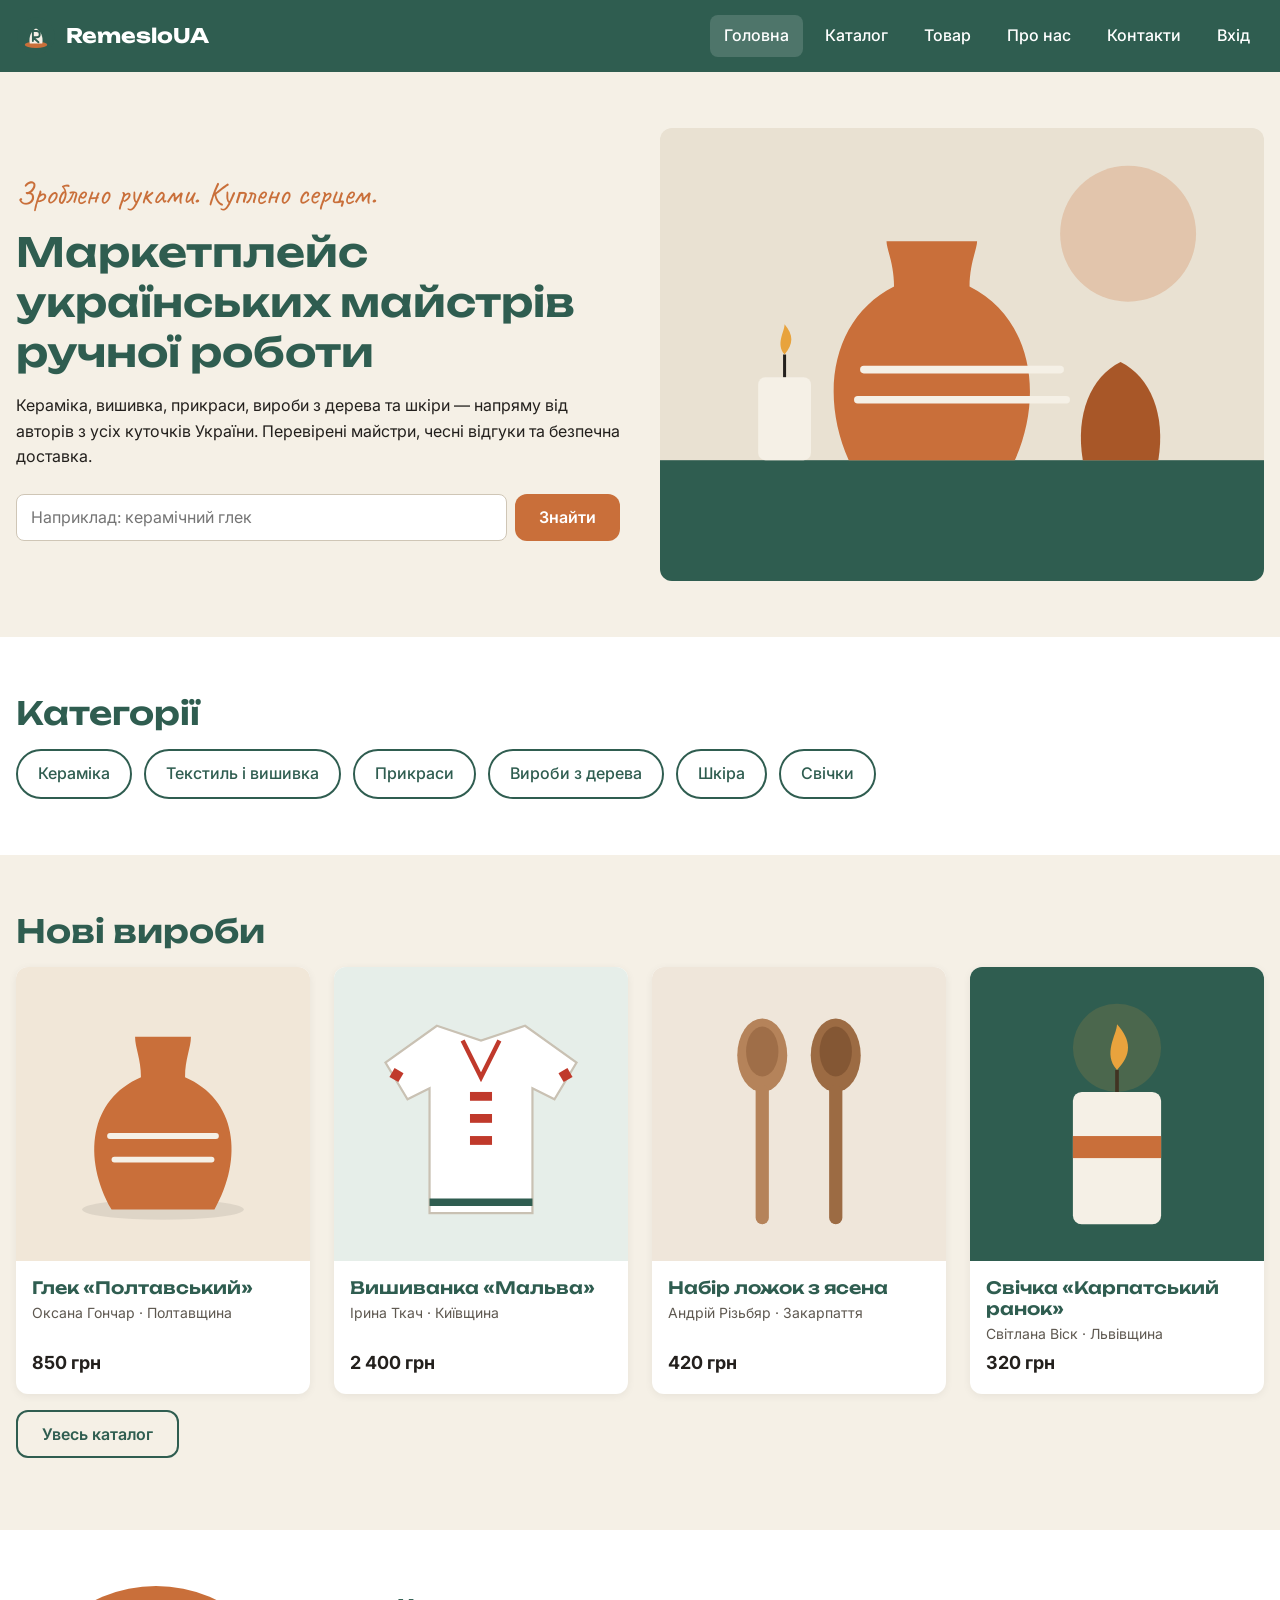
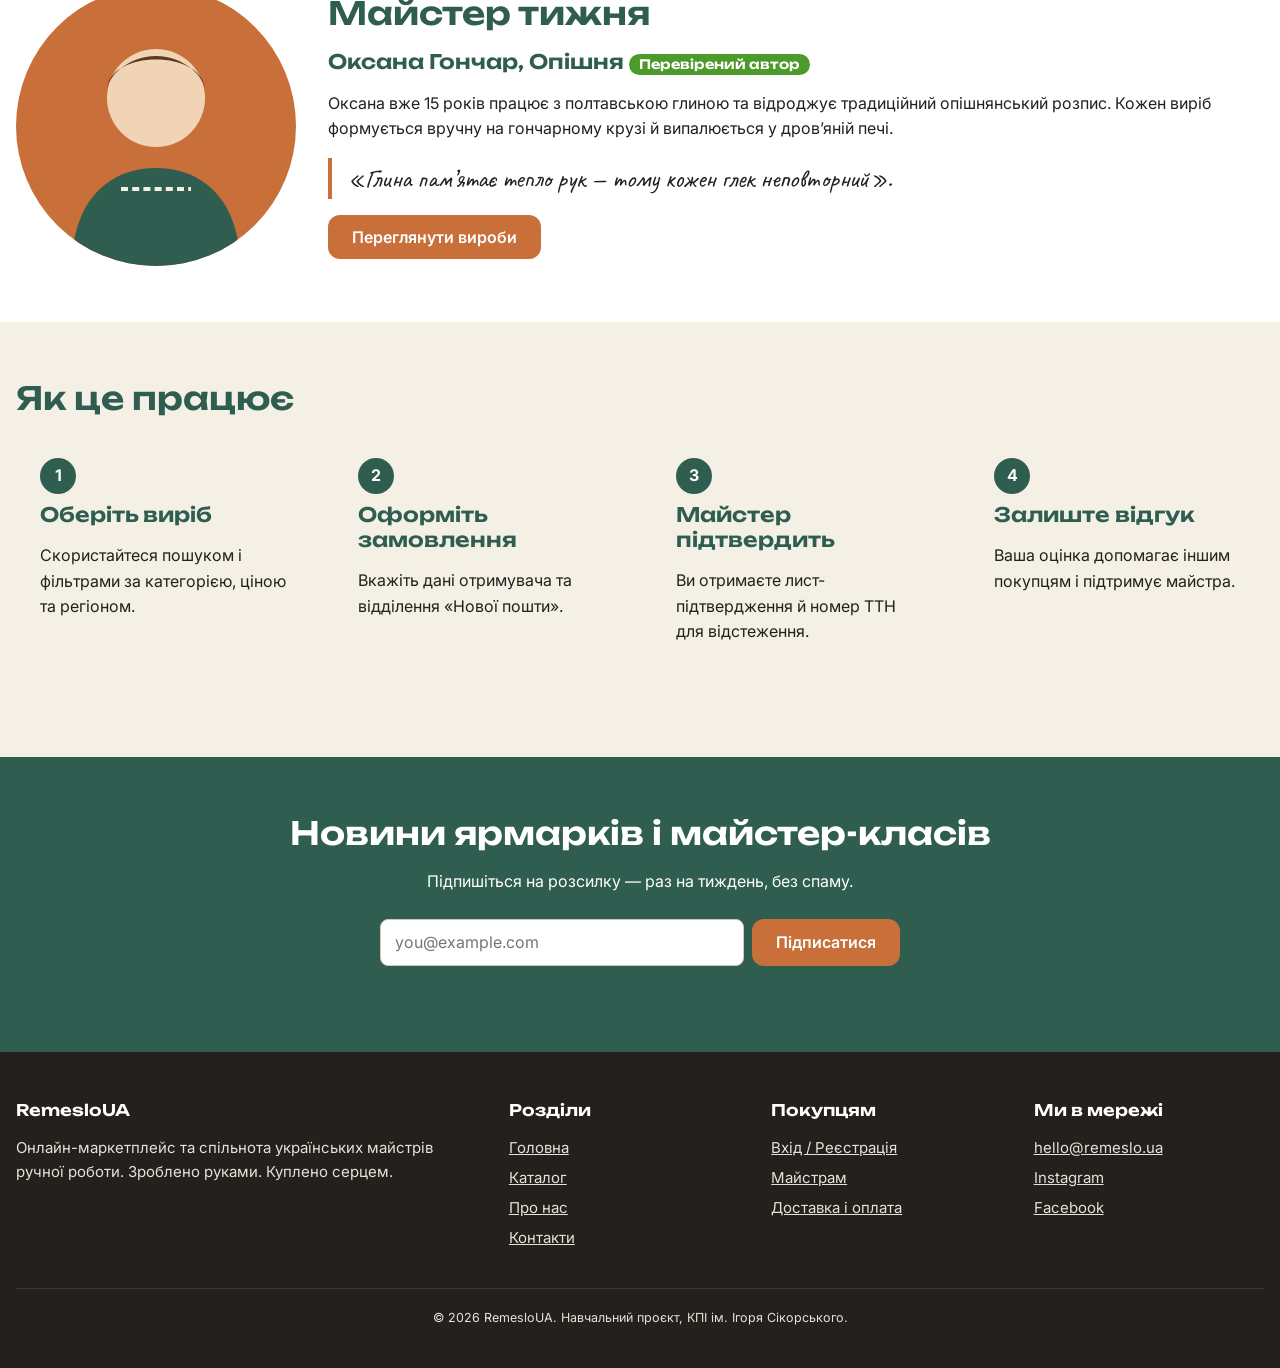
==== index.html @ 5be38e77 "Лабораторна робота 2: структура веб-проєкту RemesloUA" ====
<!DOCTYPE html>
<html lang="uk">
<head>
  <meta charset="UTF-8">
  <meta name="viewport" content="width=device-width, initial-scale=1">
  <title>RemesloUA — маркетплейс українських майстрів ручної роботи</title>
  <meta name="description" content="Купуйте унікальні вироби ручної роботи напряму від українських майстрів: кераміка, вишивка, прикраси, дерево, шкіра.">
  <link rel="icon" href="images/favicon.svg" type="image/svg+xml">
  <link rel="preconnect" href="https://fonts.googleapis.com">
  <link rel="preconnect" href="https://fonts.gstatic.com" crossorigin>
  <link rel="stylesheet" href="https://fonts.googleapis.com/css2?family=Caveat:wght@500&amp;family=Inter:wght@400;500;600;700&amp;family=Unbounded:wght@600;700&amp;display=swap">
  <link rel="stylesheet" href="css/style.css">
  <script src="js/main.js" defer></script>
</head>
<body>
  <a class="skip-link" href="#content">Перейти до основного вмісту</a>

  <header class="site-header">
    <div class="container">
      <a class="logo" href="index.html">
        <img src="images/logo.svg" alt="Логотип RemesloUA" width="40" height="40">
        RemesloUA
      </a>
      <button class="nav-toggle" type="button" aria-expanded="false" aria-controls="main-nav">Меню</button>
      <nav class="main-nav" id="main-nav" aria-label="Головне меню">
        <ul>
          <li><a href="index.html" aria-current="page">Головна</a></li>
          <li><a href="catalog.html">Каталог</a></li>
          <li><a href="product.html">Товар</a></li>
          <li><a href="about.html">Про нас</a></li>
          <li><a href="contacts.html">Контакти</a></li>
          <li><a href="login.html">Вхід</a></li>
        </ul>
      </nav>
    </div>
  </header>

  <main id="content">
    <section class="section hero" aria-labelledby="hero-title">
      <div class="container">
        <div>
          <p class="slogan">Зроблено руками. Куплено серцем.</p>
          <h1 id="hero-title">Маркетплейс українських майстрів ручної роботи</h1>
          <p>Кераміка, вишивка, прикраси, вироби з дерева та шкіри — напряму від авторів з усіх куточків України. Перевірені майстри, чесні відгуки та безпечна доставка.</p>
          <form class="search-form" action="catalog.html" method="get" role="search">
            <label class="visually-hidden" for="hero-search">Пошук виробів</label>
            <input type="search" id="hero-search" name="q" placeholder="Наприклад: керамічний глек">
            <button class="btn" type="submit">Знайти</button>
          </form>
        </div>
        <img class="hero-image" src="images/hero.svg" alt="Ілюстрація: керамічна ваза, глечик і свічка ручної роботи" width="800" height="600">
      </div>
    </section>

    <section class="section section-light" aria-labelledby="categories-title">
      <div class="container">
        <h2 id="categories-title">Категорії</h2>
        <ul class="categories">
          <li><a href="catalog.html#ceramics">Кераміка</a></li>
          <li><a href="catalog.html#textile">Текстиль і вишивка</a></li>
          <li><a href="catalog.html#jewelry">Прикраси</a></li>
          <li><a href="catalog.html#wood">Вироби з дерева</a></li>
          <li><a href="catalog.html#leather">Шкіра</a></li>
          <li><a href="catalog.html#candles">Свічки</a></li>
        </ul>
      </div>
    </section>

    <section class="section" aria-labelledby="new-title">
      <div class="container">
        <h2 id="new-title">Нові вироби</h2>
        <ul class="grid">
          <li class="card">
            <img src="images/vase.svg" alt="Теракотовий керамічний глек з білими смугами" width="400" height="400" loading="lazy">
            <div class="card-body">
              <h3><a href="product.html">Глек «Полтавський»</a></h3>
              <p class="card-meta">Оксана Гончар · Полтавщина</p>
              <p class="price">850 грн</p>
            </div>
          </li>
          <li class="card">
            <img src="images/shirt.svg" alt="Біла лляна сорочка з червоною вишивкою" width="400" height="400" loading="lazy">
            <div class="card-body">
              <h3><a href="product.html">Вишиванка «Мальва»</a></h3>
              <p class="card-meta">Ірина Ткач · Київщина</p>
              <p class="price">2 400 грн</p>
            </div>
          </li>
          <li class="card">
            <img src="images/spoons.svg" alt="Дві дерев’яні ложки ручного різьблення" width="400" height="400" loading="lazy">
            <div class="card-body">
              <h3><a href="product.html">Набір ложок з ясена</a></h3>
              <p class="card-meta">Андрій Різьбяр · Закарпаття</p>
              <p class="price">420 грн</p>
            </div>
          </li>
          <li class="card">
            <img src="images/candle.svg" alt="Соєва свічка з теракотовою смугою та запаленим ґнотом" width="400" height="400" loading="lazy">
            <div class="card-body">
              <h3><a href="product.html">Свічка «Карпатський ранок»</a></h3>
              <p class="card-meta">Світлана Віск · Львівщина</p>
              <p class="price">320 грн</p>
            </div>
          </li>
        </ul>
        <p><a class="btn btn-outline" href="catalog.html">Увесь каталог</a></p>
      </div>
    </section>

    <section class="section section-light" aria-labelledby="master-title">
      <div class="container master-week">
        <img src="images/master.svg" alt="Портрет майстрині Оксани Гончар" width="400" height="400" loading="lazy">
        <div>
          <h2 id="master-title">Майстер тижня</h2>
          <h3>Оксана Гончар, Опішня <span class="badge badge-verified">Перевірений автор</span></h3>
          <p>Оксана вже 15 років працює з полтавською глиною та відроджує традиційний опішнянський розпис. Кожен виріб формується вручну на гончарному крузі й випалюється у дров’яній печі.</p>
          <blockquote>«Глина пам’ятає тепло рук — тому кожен глек неповторний».</blockquote>
          <a class="btn" href="product.html">Переглянути вироби</a>
        </div>
      </div>
    </section>

    <section class="section" aria-labelledby="how-title">
      <div class="container">
        <h2 id="how-title">Як це працює</h2>
        <ol class="steps">
          <li><h3>Оберіть виріб</h3><p>Скористайтеся пошуком і фільтрами за категорією, ціною та регіоном.</p></li>
          <li><h3>Оформіть замовлення</h3><p>Вкажіть дані отримувача та відділення «Нової пошти».</p></li>
          <li><h3>Майстер підтвердить</h3><p>Ви отримаєте лист-підтвердження й номер ТТН для відстеження.</p></li>
          <li><h3>Залиште відгук</h3><p>Ваша оцінка допомагає іншим покупцям і підтримує майстра.</p></li>
        </ol>
      </div>
    </section>

    <section class="section newsletter" aria-labelledby="newsletter-title">
      <div class="container">
        <h2 id="newsletter-title">Новини ярмарків і майстер-класів</h2>
        <p>Підпишіться на розсилку — раз на тиждень, без спаму.</p>
        <form action="#" method="post" data-validate data-success="Дякуємо за підписку!" novalidate>
          <label class="visually-hidden" for="newsletter-email">Ваш email</label>
          <input type="email" id="newsletter-email" name="email" placeholder="you@example.com" required>
          <button class="btn" type="submit">Підписатися</button>
        </form>
        <p class="form-error" id="newsletter-email-error" aria-live="polite"></p>
        <p class="form-status" aria-live="polite"></p>
      </div>
    </section>
  </main>

  <footer class="site-footer">
    <div class="container">
      <div class="footer-grid">
        <section>
          <h2>RemesloUA</h2>
          <p>Онлайн-маркетплейс та спільнота українських майстрів ручної роботи. Зроблено руками. Куплено серцем.</p>
        </section>
        <nav aria-label="Розділи сайту">
          <h2>Розділи</h2>
          <ul>
            <li><a href="index.html">Головна</a></li>
            <li><a href="catalog.html">Каталог</a></li>
            <li><a href="about.html">Про нас</a></li>
            <li><a href="contacts.html">Контакти</a></li>
          </ul>
        </nav>
        <section>
          <h2>Покупцям</h2>
          <ul>
            <li><a href="login.html">Вхід / Реєстрація</a></li>
            <li><a href="about.html#sellers">Майстрам</a></li>
            <li><a href="contacts.html#faq">Доставка і оплата</a></li>
          </ul>
        </section>
        <section>
          <h2>Ми в мережі</h2>
          <ul>
            <li><a href="mailto:hello@remeslo.ua">hello@remeslo.ua</a></li>
            <li><a href="https://www.instagram.com/" rel="noopener">Instagram</a></li>
            <li><a href="https://www.facebook.com/" rel="noopener">Facebook</a></li>
          </ul>
        </section>
      </div>
      <p class="copyright"><small>&copy; 2026 RemesloUA. Навчальний проєкт, КПІ ім. Ігоря Сікорського.</small></p>
    </div>
  </footer>
</body>
</html>
---- css/style.css ----
/* RemesloUA — основні стилі (палітра та шрифти з брендбуку ЛР1) */

:root {
  --color-primary: #2F5D50;
  --color-bg: #F5F0E6;
  --color-accent: #C96F3A;
  --color-accent-hover: #A85728;
  --color-link: #1F7A5C;
  --color-text: #23201D;
  --color-success: #4C9A2A;
  --color-error: #C0392B;
  --color-white: #FFFFFF;

  --font-heading: "Unbounded", system-ui, "Segoe UI", Roboto, sans-serif;
  --font-body: "Inter", system-ui, "Segoe UI", Roboto, sans-serif;
  --font-accent: "Caveat", cursive;

  --radius: 12px;
  --shadow: 0 2px 8px rgba(0, 0, 0, 0.06);
  --container: 1280px;
}

*,
*::before,
*::after {
  box-sizing: border-box;
}

body {
  margin: 0;
  font-family: var(--font-body);
  font-size: 16px;
  line-height: 1.6;
  color: var(--color-text);
  background: var(--color-bg);
}

img {
  max-width: 100%;
  height: auto;
  display: block;
}

h1,
h2,
h3 {
  font-family: var(--font-heading);
  font-weight: 600;
  line-height: 1.25;
  margin: 0 0 16px;
  color: var(--color-primary);
}

h1 { font-size: 40px; }
h2 { font-size: 32px; }
h3 { font-size: 20px; }

a {
  color: var(--color-link);
}

a:hover {
  text-decoration: underline;
  filter: brightness(0.9);
}

:focus-visible {
  outline: 3px solid var(--color-accent);
  outline-offset: 2px;
}

.container {
  max-width: var(--container);
  margin: 0 auto;
  padding: 0 16px;
}

.skip-link {
  position: absolute;
  left: -9999px;
  top: 8px;
  background: var(--color-white);
  padding: 8px 16px;
  z-index: 100;
}

.skip-link:focus {
  left: 16px;
}

/* ---------- Header ---------- */

.site-header {
  background: var(--color-primary);
  color: var(--color-white);
  position: sticky;
  top: 0;
  z-index: 10;
}

.site-header .container {
  display: flex;
  align-items: center;
  justify-content: space-between;
  gap: 16px;
  min-height: 72px;
}

.logo {
  display: flex;
  align-items: center;
  gap: 10px;
  color: var(--color-white);
  text-decoration: none;
  font-family: var(--font-heading);
  font-weight: 700;
  font-size: 20px;
}

.logo:hover {
  text-decoration: none;
  filter: none;
}

.nav-toggle {
  display: none;
  background: none;
  border: 2px solid var(--color-white);
  color: var(--color-white);
  border-radius: 8px;
  padding: 6px 12px;
  font: inherit;
  cursor: pointer;
}

.main-nav ul {
  list-style: none;
  display: flex;
  gap: 8px;
  margin: 0;
  padding: 0;
}

.main-nav a {
  display: block;
  padding: 8px 14px;
  border-radius: 8px;
  color: var(--color-white);
  text-decoration: none;
  font-weight: 500;
}

.main-nav a:hover,
.main-nav a[aria-current="page"] {
  background: rgba(255, 255, 255, 0.15);
  filter: none;
}

/* ---------- Buttons ---------- */

.btn {
  display: inline-block;
  padding: 12px 24px;
  border: none;
  border-radius: var(--radius);
  background: var(--color-accent);
  color: var(--color-white);
  font: 600 16px var(--font-body);
  text-decoration: none;
  cursor: pointer;
}

.btn:hover {
  background: var(--color-accent-hover);
  text-decoration: none;
  filter: none;
}

.btn-outline {
  background: transparent;
  color: var(--color-primary);
  border: 2px solid var(--color-primary);
}

.btn-outline:hover {
  background: var(--color-primary);
  color: var(--color-white);
}

/* ---------- Sections ---------- */

main {
  display: block;
}

.section {
  padding: 56px 0;
}

.section-light {
  background: var(--color-white);
}

.hero .container {
  display: grid;
  grid-template-columns: 1fr 1fr;
  gap: 40px;
  align-items: center;
}

.hero-image {
  border-radius: var(--radius);
}

.slogan {
  font-family: var(--font-accent);
  font-size: 32px;
  color: var(--color-accent);
  margin: 0 0 8px;
}

.page-title {
  padding: 40px 0 8px;
}

.breadcrumbs ol {
  list-style: none;
  display: flex;
  flex-wrap: wrap;
  gap: 8px;
  padding: 0;
  margin: 0 0 16px;
  font-size: 14px;
}

.breadcrumbs li + li::before {
  content: "›";
  margin-right: 8px;
}

/* ---------- Search ---------- */

.search-form {
  display: flex;
  gap: 8px;
  margin-top: 24px;
}

.search-form input {
  flex: 1;
}

/* ---------- Cards ---------- */

.grid {
  display: grid;
  grid-template-columns: repeat(auto-fill, minmax(240px, 1fr));
  gap: 24px;
  list-style: none;
  padding: 0;
  margin: 0;
}

.card {
  background: var(--color-white);
  border-radius: var(--radius);
  box-shadow: var(--shadow);
  overflow: hidden;
  display: flex;
  flex-direction: column;
}

.card img {
  width: 100%;
  aspect-ratio: 1 / 1;
  object-fit: cover;
}

.card-body {
  padding: 16px;
  display: flex;
  flex-direction: column;
  gap: 4px;
  flex: 1;
}

.card-body h3 {
  font-size: 17px;
  margin: 0;
}

.card-body h3 a {
  color: inherit;
  text-decoration: none;
}

.card-meta {
  font-size: 14px;
  color: #5E5850;
  margin: 0;
}

.price {
  font-weight: 700;
  font-size: 18px;
  color: var(--color-text);
  margin: auto 0 0;
}

.badge {
  display: inline-block;
  padding: 2px 10px;
  border-radius: 999px;
  background: var(--color-accent);
  color: var(--color-white);
  font-size: 13px;
  font-weight: 600;
}

.badge-verified {
  background: var(--color-success);
}

.categories {
  display: flex;
  flex-wrap: wrap;
  gap: 12px;
  list-style: none;
  padding: 0;
  margin: 0;
}

.categories a {
  display: block;
  padding: 10px 20px;
  border-radius: 999px;
  border: 2px solid var(--color-primary);
  color: var(--color-primary);
  text-decoration: none;
  font-weight: 500;
}

.categories a:hover {
  background: var(--color-primary);
  color: var(--color-white);
  filter: none;
}

.master-week {
  display: grid;
  grid-template-columns: 280px 1fr;
  gap: 32px;
  align-items: center;
}

.master-week img {
  border-radius: 50%;
}

blockquote {
  font-family: var(--font-accent);
  font-size: 26px;
  margin: 16px 0;
  padding-left: 16px;
  border-left: 4px solid var(--color-accent);
}

.steps {
  counter-reset: step;
  list-style: none;
  padding: 0;
  display: grid;
  grid-template-columns: repeat(auto-fit, minmax(220px, 1fr));
  gap: 24px;
}

.steps li {
  background: var(--color-bg);
  border-radius: var(--radius);
  padding: 24px;
}

.steps li::before {
  counter-increment: step;
  content: counter(step);
  display: inline-grid;
  place-items: center;
  width: 36px;
  height: 36px;
  border-radius: 50%;
  background: var(--color-primary);
  color: var(--color-white);
  font-weight: 700;
  margin-bottom: 8px;
}

/* ---------- Catalog ---------- */

.catalog-layout {
  display: grid;
  grid-template-columns: 260px 1fr;
  gap: 32px;
  align-items: start;
}

.filters {
  background: var(--color-white);
  border-radius: var(--radius);
  box-shadow: var(--shadow);
  padding: 20px;
}

.filters fieldset {
  border: none;
  padding: 0;
  margin: 0 0 20px;
}

.filters legend {
  font-weight: 600;
  margin-bottom: 8px;
}

.filters label {
  display: block;
  margin: 4px 0;
}

.catalog-toolbar {
  display: flex;
  justify-content: space-between;
  align-items: center;
  flex-wrap: wrap;
  gap: 12px;
  margin-bottom: 20px;
}

.pagination ul {
  display: flex;
  gap: 8px;
  list-style: none;
  padding: 0;
  margin: 32px 0 0;
}

.pagination a {
  display: block;
  padding: 6px 14px;
  border-radius: 8px;
  background: var(--color-white);
  text-decoration: none;
}

.pagination a[aria-current="page"] {
  background: var(--color-primary);
  color: var(--color-white);
}

/* ---------- Product ---------- */

.product {
  display: grid;
  grid-template-columns: 1fr 1fr;
  gap: 40px;
}

.gallery-main {
  border-radius: var(--radius);
  aspect-ratio: 4 / 5;
  object-fit: cover;
  width: 100%;
}

.gallery-thumbs {
  display: flex;
  gap: 12px;
  margin-top: 12px;
}

.gallery-thumbs img {
  width: 80px;
  border-radius: 8px;
}

.specs {
  width: 100%;
  border-collapse: collapse;
  margin: 16px 0;
}

.specs th,
.specs td {
  text-align: left;
  padding: 8px 0;
  border-bottom: 1px solid #E2DACB;
}

.specs th {
  width: 40%;
  font-weight: 500;
  color: #5E5850;
}

.product-actions {
  display: flex;
  gap: 12px;
  align-items: center;
  flex-wrap: wrap;
  margin: 24px 0;
}

.product-actions input {
  width: 80px;
}

.master-card {
  display: flex;
  gap: 16px;
  align-items: center;
  background: var(--color-bg);
  border-radius: var(--radius);
  padding: 16px;
}

.master-card img {
  width: 72px;
  border-radius: 50%;
}

.reviews {
  list-style: none;
  padding: 0;
}

.review {
  background: var(--color-white);
  border-radius: var(--radius);
  box-shadow: var(--shadow);
  padding: 20px;
  margin-bottom: 16px;
}

.rating {
  color: var(--color-accent);
  letter-spacing: 2px;
}

/* ---------- About ---------- */

.values {
  display: grid;
  grid-template-columns: repeat(auto-fit, minmax(240px, 1fr));
  gap: 24px;
}

.team img {
  border-radius: 50%;
  width: 160px;
  margin: 16px auto 0;
}

.team .card-body {
  text-align: center;
}

/* ---------- Forms ---------- */

.form {
  display: grid;
  gap: 16px;
  max-width: 560px;
}

.form-row {
  display: grid;
  gap: 6px;
}

label {
  font-weight: 500;
}

input,
select,
textarea {
  font: inherit;
  padding: 10px 14px;
  border: 1px solid #CFC6B6;
  border-radius: 8px;
  background: var(--color-white);
  color: var(--color-text);
}

textarea {
  min-height: 140px;
  resize: vertical;
}

.checkbox {
  display: flex;
  gap: 8px;
  align-items: flex-start;
  font-weight: 400;
}

.form-hint {
  font-size: 14px;
  color: #5E5850;
  margin: 0;
}

.form-error {
  color: var(--color-error);
  font-size: 14px;
  margin: 0;
  min-height: 1em;
}

.form-success {
  color: var(--color-success);
  font-weight: 600;
}

input[aria-invalid="true"],
textarea[aria-invalid="true"] {
  border-color: var(--color-error);
}

.contacts-layout {
  display: grid;
  grid-template-columns: 1fr 1fr;
  gap: 40px;
}

.contact-list {
  list-style: none;
  padding: 0;
}

.contact-list li {
  margin-bottom: 12px;
}

.map {
  border-radius: var(--radius);
  margin-top: 16px;
}

.auth-layout {
  display: grid;
  grid-template-columns: 1fr 1fr;
  gap: 40px;
}

.auth-box {
  background: var(--color-white);
  border-radius: var(--radius);
  box-shadow: var(--shadow);
  padding: 32px;
}

.role-switch {
  display: flex;
  gap: 16px;
  border: none;
  padding: 0;
  margin: 0;
}

.role-switch legend {
  font-weight: 500;
  margin-bottom: 6px;
}

/* ---------- Newsletter ---------- */

.newsletter {
  background: var(--color-primary);
  color: var(--color-white);
  text-align: center;
}

.newsletter h2 {
  color: var(--color-white);
}

.newsletter form {
  display: flex;
  gap: 8px;
  max-width: 520px;
  margin: 24px auto 0;
}

.newsletter input {
  flex: 1;
}

.visually-hidden {
  position: absolute;
  width: 1px;
  height: 1px;
  overflow: hidden;
  clip: rect(0 0 0 0);
  white-space: nowrap;
}

/* ---------- Footer ---------- */

.site-footer {
  background: var(--color-text);
  color: #E8E2D6;
  padding: 48px 0 24px;
  font-size: 15px;
}

.site-footer a {
  color: #E8E2D6;
}

.footer-grid {
  display: grid;
  grid-template-columns: 2fr 1fr 1fr 1fr;
  gap: 32px;
}

.site-footer h2 {
  font-size: 16px;
  color: var(--color-white);
}

.site-footer ul {
  list-style: none;
  padding: 0;
  margin: 0;
}

.site-footer li {
  margin-bottom: 6px;
}

.copyright {
  border-top: 1px solid #3A3631;
  margin-top: 32px;
  padding-top: 16px;
  text-align: center;
}

/* ---------- Адаптивність (mobile-first breakpoints) ---------- */

@media (max-width: 900px) {
  h1 { font-size: 30px; }
  h2 { font-size: 24px; }

  .hero .container,
  .product,
  .catalog-layout,
  .contacts-layout,
  .auth-layout,
  .master-week {
    grid-template-columns: 1fr;
  }

  .master-week img {
    max-width: 200px;
  }

  .footer-grid {
    grid-template-columns: 1fr 1fr;
  }

  .nav-toggle {
    display: block;
  }

  .main-nav {
    display: none;
    position: absolute;
    top: 72px;
    left: 0;
    right: 0;
    background: var(--color-primary);
    padding: 8px 16px 16px;
  }

  .main-nav.is-open {
    display: block;
  }

  .main-nav ul {
    flex-direction: column;
  }
}

@media (max-width: 480px) {
  .search-form,
  .newsletter form {
    flex-direction: column;
  }

  .footer-grid {
    grid-template-columns: 1fr;
  }
}

.gallery-thumbs button {
  padding: 0;
  border: 2px solid transparent;
  border-radius: 10px;
  background: none;
  cursor: pointer;
}

.gallery-thumbs button:hover {
  border-color: var(--color-accent);
}

.filters input,
.filters select {
  width: 100%;
}

.filters input[type="checkbox"] {
  width: auto;
}

.hero .container > * {
  min-width: 0;
}

.rating .card-meta {
  letter-spacing: 0;
}
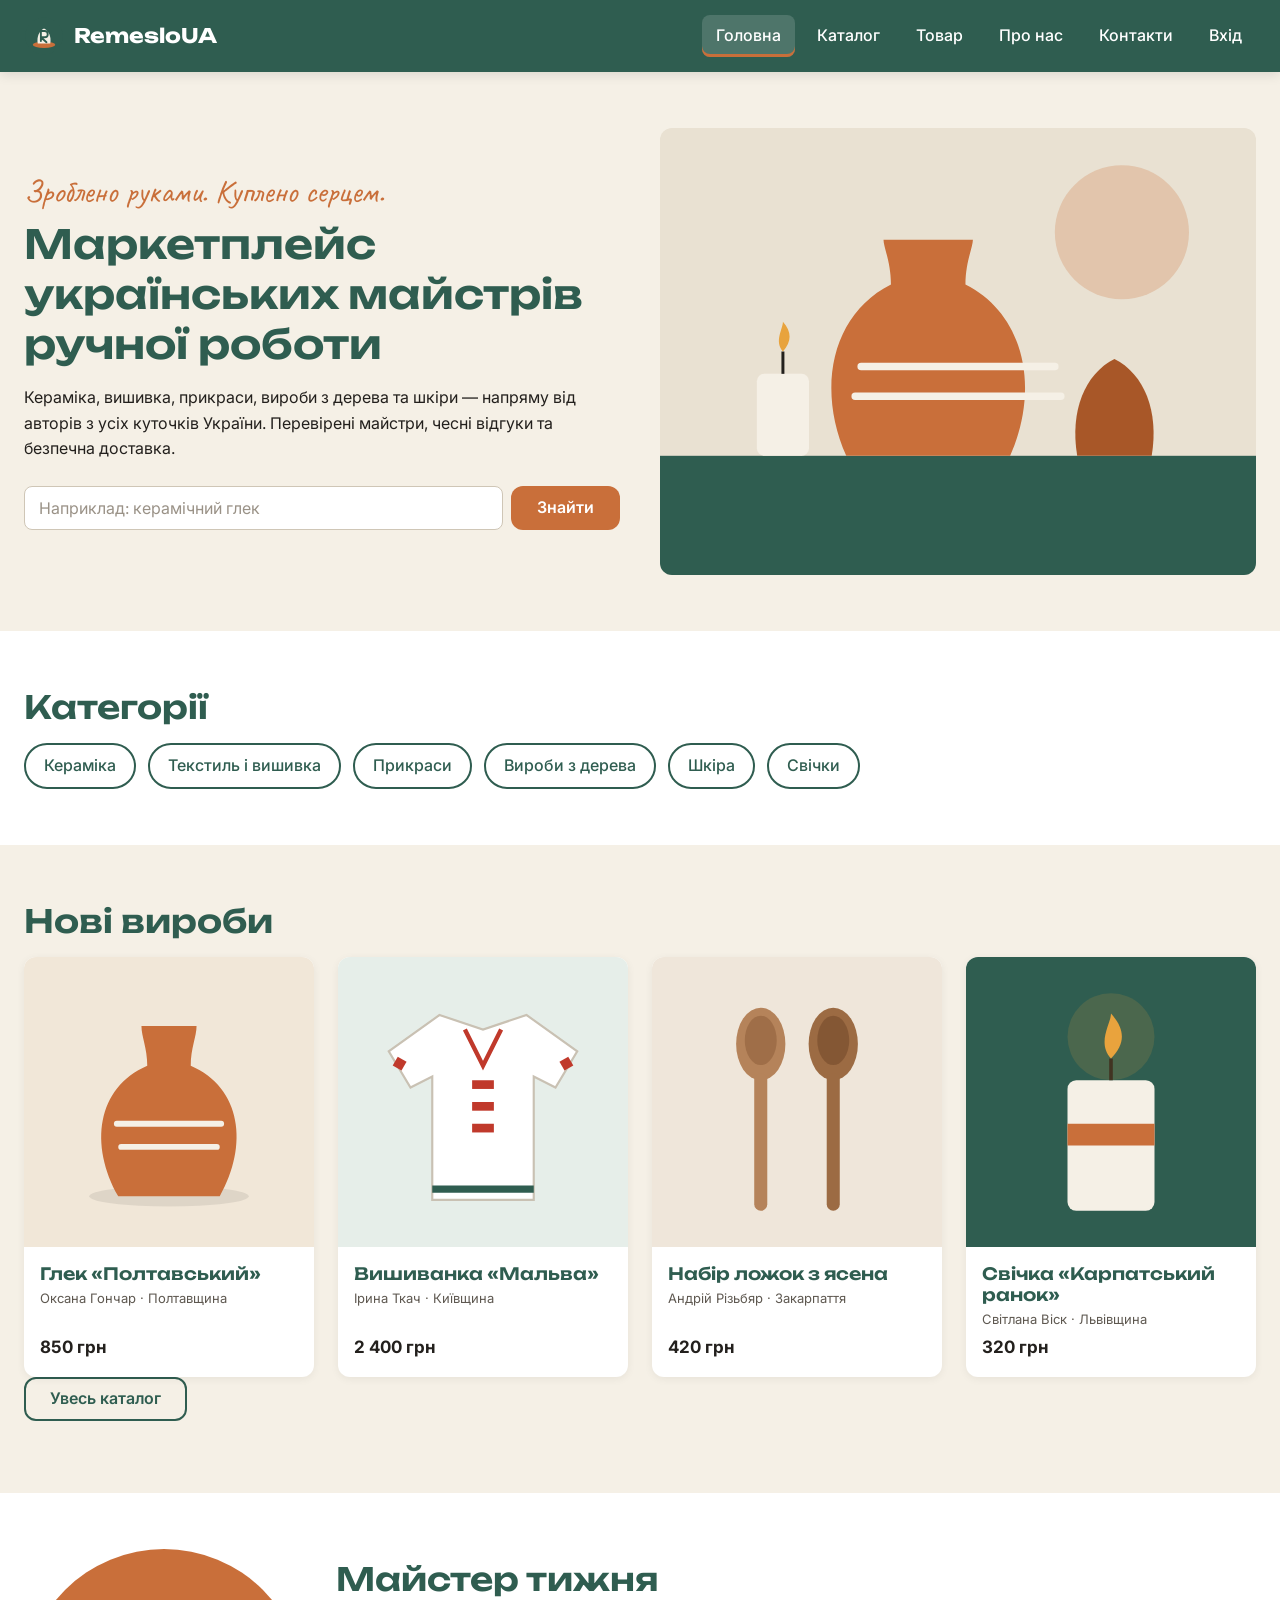
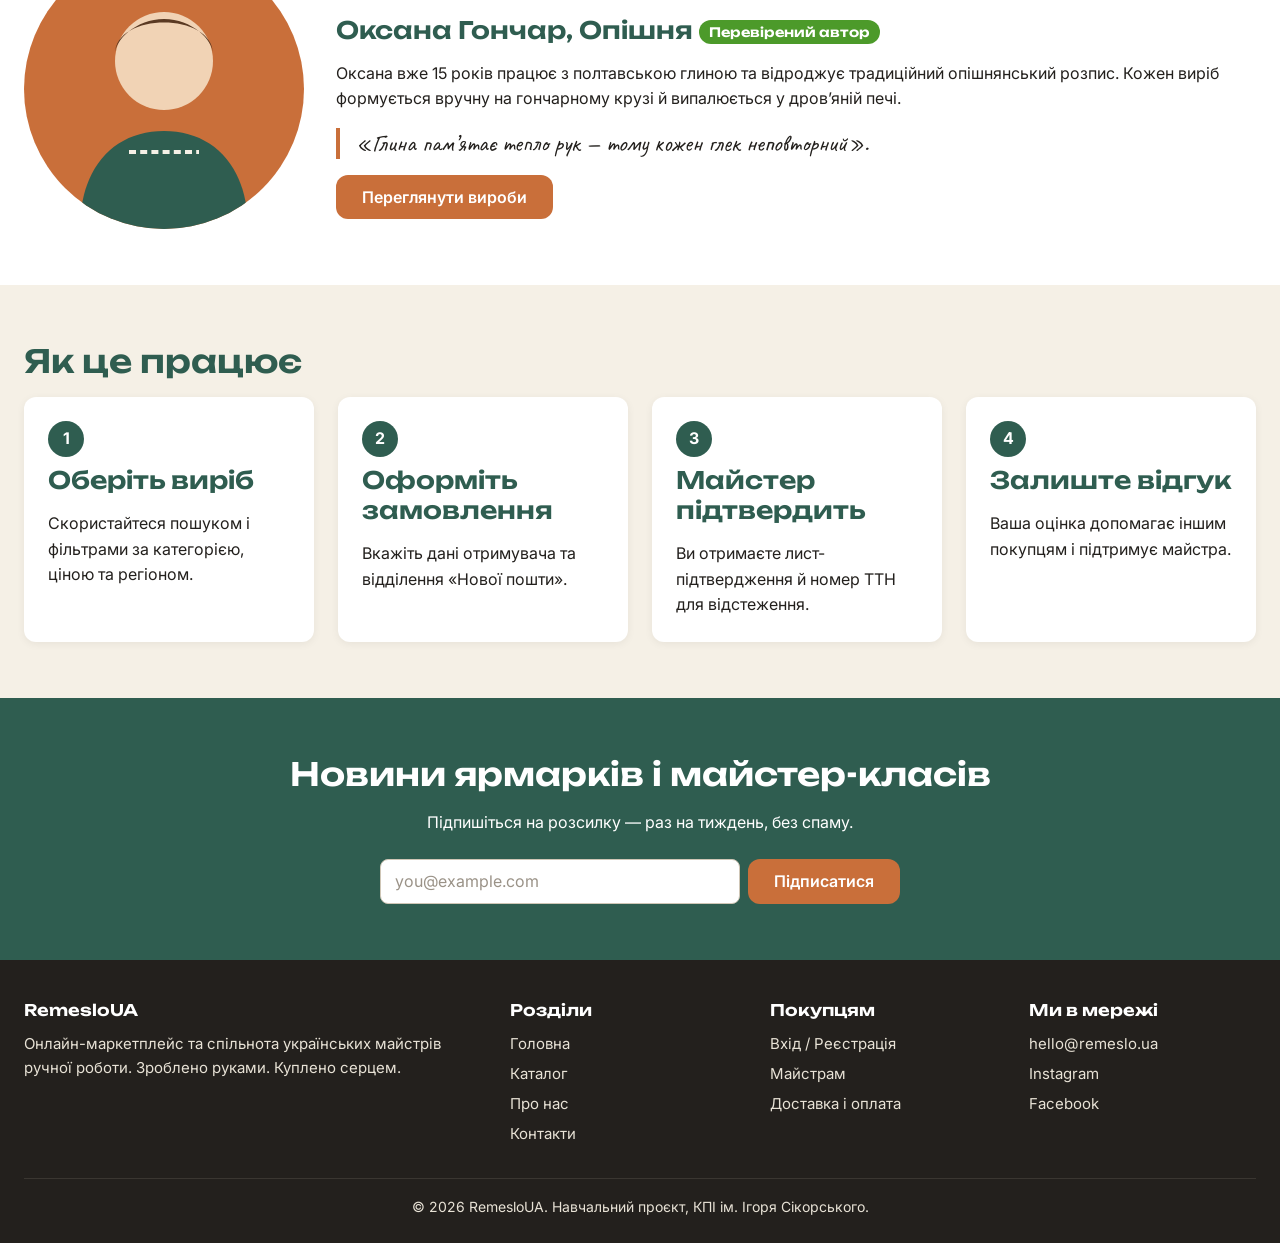
==== commit 1809e0f2: "Лабораторна робота 3: оформлення та адаптація сайту засобами CSS" ====
--- a/index.html
+++ b/index.html
@@ -21,7 +21,12 @@
         <img src="images/logo.svg" alt="Логотип RemesloUA" width="40" height="40">
         RemesloUA
       </a>
-      <button class="nav-toggle" type="button" aria-expanded="false" aria-controls="main-nav">Меню</button>
+      <button class="nav-toggle" type="button" aria-expanded="false" aria-controls="main-nav">
+        <span class="burger-line" aria-hidden="true"></span>
+        <span class="burger-line" aria-hidden="true"></span>
+        <span class="burger-line" aria-hidden="true"></span>
+        <span class="visually-hidden">Відкрити меню</span>
+      </button>
       <nav class="main-nav" id="main-nav" aria-label="Головне меню">
         <ul>
           <li><a href="index.html" aria-current="page">Головна</a></li>
@@ -136,7 +141,7 @@
       <div class="container">
         <h2 id="newsletter-title">Новини ярмарків і майстер-класів</h2>
         <p>Підпишіться на розсилку — раз на тиждень, без спаму.</p>
-        <form action="#" method="post" data-validate data-success="Дякуємо за підписку!" novalidate>
+        <form class="newsletter-form" action="#" method="post" data-validate data-success="Дякуємо за підписку!" novalidate>
           <label class="visually-hidden" for="newsletter-email">Ваш email</label>
           <input type="email" id="newsletter-email" name="email" placeholder="you@example.com" required>
           <button class="btn" type="submit">Підписатися</button>
--- a/css/style.css
+++ b/css/style.css
@@ -1,832 +1,11 @@
-/* RemesloUA — основні стилі (палітра та шрифти з брендбуку ЛР1) */
+/* ==========================================================================
+   RemesloUA — головний файл стилів.
+   Підключається на всіх сторінках і збирає модулі через @import.
+   Порядок важливий: від загального до конкретного, медіазапити — останні.
+   ========================================================================== */
 
-:root {
-  --color-primary: #2F5D50;
-  --color-bg: #F5F0E6;
-  --color-accent: #C96F3A;
-  --color-accent-hover: #A85728;
-  --color-link: #1F7A5C;
-  --color-text: #23201D;
-  --color-success: #4C9A2A;
-  --color-error: #C0392B;
-  --color-white: #FFFFFF;
-
-  --font-heading: "Unbounded", system-ui, "Segoe UI", Roboto, sans-serif;
-  --font-body: "Inter", system-ui, "Segoe UI", Roboto, sans-serif;
-  --font-accent: "Caveat", cursive;
-
-  --radius: 12px;
-  --shadow: 0 2px 8px rgba(0, 0, 0, 0.06);
-  --container: 1280px;
-}
-
-*,
-*::before,
-*::after {
-  box-sizing: border-box;
-}
-
-body {
-  margin: 0;
-  font-family: var(--font-body);
-  font-size: 16px;
-  line-height: 1.6;
-  color: var(--color-text);
-  background: var(--color-bg);
-}
-
-img {
-  max-width: 100%;
-  height: auto;
-  display: block;
-}
-
-h1,
-h2,
-h3 {
-  font-family: var(--font-heading);
-  font-weight: 600;
-  line-height: 1.25;
-  margin: 0 0 16px;
-  color: var(--color-primary);
-}
-
-h1 { font-size: 40px; }
-h2 { font-size: 32px; }
-h3 { font-size: 20px; }
-
-a {
-  color: var(--color-link);
-}
-
-a:hover {
-  text-decoration: underline;
-  filter: brightness(0.9);
-}
-
-:focus-visible {
-  outline: 3px solid var(--color-accent);
-  outline-offset: 2px;
-}
-
-.container {
-  max-width: var(--container);
-  margin: 0 auto;
-  padding: 0 16px;
-}
-
-.skip-link {
-  position: absolute;
-  left: -9999px;
-  top: 8px;
-  background: var(--color-white);
-  padding: 8px 16px;
-  z-index: 100;
-}
-
-.skip-link:focus {
-  left: 16px;
-}
-
-/* ---------- Header ---------- */
-
-.site-header {
-  background: var(--color-primary);
-  color: var(--color-white);
-  position: sticky;
-  top: 0;
-  z-index: 10;
-}
-
-.site-header .container {
-  display: flex;
-  align-items: center;
-  justify-content: space-between;
-  gap: 16px;
-  min-height: 72px;
-}
-
-.logo {
-  display: flex;
-  align-items: center;
-  gap: 10px;
-  color: var(--color-white);
-  text-decoration: none;
-  font-family: var(--font-heading);
-  font-weight: 700;
-  font-size: 20px;
-}
-
-.logo:hover {
-  text-decoration: none;
-  filter: none;
-}
-
-.nav-toggle {
-  display: none;
-  background: none;
-  border: 2px solid var(--color-white);
-  color: var(--color-white);
-  border-radius: 8px;
-  padding: 6px 12px;
-  font: inherit;
-  cursor: pointer;
-}
-
-.main-nav ul {
-  list-style: none;
-  display: flex;
-  gap: 8px;
-  margin: 0;
-  padding: 0;
-}
-
-.main-nav a {
-  display: block;
-  padding: 8px 14px;
-  border-radius: 8px;
-  color: var(--color-white);
-  text-decoration: none;
-  font-weight: 500;
-}
-
-.main-nav a:hover,
-.main-nav a[aria-current="page"] {
-  background: rgba(255, 255, 255, 0.15);
-  filter: none;
-}
-
-/* ---------- Buttons ---------- */
-
-.btn {
-  display: inline-block;
-  padding: 12px 24px;
-  border: none;
-  border-radius: var(--radius);
-  background: var(--color-accent);
-  color: var(--color-white);
-  font: 600 16px var(--font-body);
-  text-decoration: none;
-  cursor: pointer;
-}
-
-.btn:hover {
-  background: var(--color-accent-hover);
-  text-decoration: none;
-  filter: none;
-}
-
-.btn-outline {
-  background: transparent;
-  color: var(--color-primary);
-  border: 2px solid var(--color-primary);
-}
-
-.btn-outline:hover {
-  background: var(--color-primary);
-  color: var(--color-white);
-}
-
-/* ---------- Sections ---------- */
-
-main {
-  display: block;
-}
-
-.section {
-  padding: 56px 0;
-}
-
-.section-light {
-  background: var(--color-white);
-}
-
-.hero .container {
-  display: grid;
-  grid-template-columns: 1fr 1fr;
-  gap: 40px;
-  align-items: center;
-}
-
-.hero-image {
-  border-radius: var(--radius);
-}
-
-.slogan {
-  font-family: var(--font-accent);
-  font-size: 32px;
-  color: var(--color-accent);
-  margin: 0 0 8px;
-}
-
-.page-title {
-  padding: 40px 0 8px;
-}
-
-.breadcrumbs ol {
-  list-style: none;
-  display: flex;
-  flex-wrap: wrap;
-  gap: 8px;
-  padding: 0;
-  margin: 0 0 16px;
-  font-size: 14px;
-}
-
-.breadcrumbs li + li::before {
-  content: "›";
-  margin-right: 8px;
-}
-
-/* ---------- Search ---------- */
-
-.search-form {
-  display: flex;
-  gap: 8px;
-  margin-top: 24px;
-}
-
-.search-form input {
-  flex: 1;
-}
-
-/* ---------- Cards ---------- */
-
-.grid {
-  display: grid;
-  grid-template-columns: repeat(auto-fill, minmax(240px, 1fr));
-  gap: 24px;
-  list-style: none;
-  padding: 0;
-  margin: 0;
-}
-
-.card {
-  background: var(--color-white);
-  border-radius: var(--radius);
-  box-shadow: var(--shadow);
-  overflow: hidden;
-  display: flex;
-  flex-direction: column;
-}
-
-.card img {
-  width: 100%;
-  aspect-ratio: 1 / 1;
-  object-fit: cover;
-}
-
-.card-body {
-  padding: 16px;
-  display: flex;
-  flex-direction: column;
-  gap: 4px;
-  flex: 1;
-}
-
-.card-body h3 {
-  font-size: 17px;
-  margin: 0;
-}
-
-.card-body h3 a {
-  color: inherit;
-  text-decoration: none;
-}
-
-.card-meta {
-  font-size: 14px;
-  color: #5E5850;
-  margin: 0;
-}
-
-.price {
-  font-weight: 700;
-  font-size: 18px;
-  color: var(--color-text);
-  margin: auto 0 0;
-}
-
-.badge {
-  display: inline-block;
-  padding: 2px 10px;
-  border-radius: 999px;
-  background: var(--color-accent);
-  color: var(--color-white);
-  font-size: 13px;
-  font-weight: 600;
-}
-
-.badge-verified {
-  background: var(--color-success);
-}
-
-.categories {
-  display: flex;
-  flex-wrap: wrap;
-  gap: 12px;
-  list-style: none;
-  padding: 0;
-  margin: 0;
-}
-
-.categories a {
-  display: block;
-  padding: 10px 20px;
-  border-radius: 999px;
-  border: 2px solid var(--color-primary);
-  color: var(--color-primary);
-  text-decoration: none;
-  font-weight: 500;
-}
-
-.categories a:hover {
-  background: var(--color-primary);
-  color: var(--color-white);
-  filter: none;
-}
-
-.master-week {
-  display: grid;
-  grid-template-columns: 280px 1fr;
-  gap: 32px;
-  align-items: center;
-}
-
-.master-week img {
-  border-radius: 50%;
-}
-
-blockquote {
-  font-family: var(--font-accent);
-  font-size: 26px;
-  margin: 16px 0;
-  padding-left: 16px;
-  border-left: 4px solid var(--color-accent);
-}
-
-.steps {
-  counter-reset: step;
-  list-style: none;
-  padding: 0;
-  display: grid;
-  grid-template-columns: repeat(auto-fit, minmax(220px, 1fr));
-  gap: 24px;
-}
-
-.steps li {
-  background: var(--color-bg);
-  border-radius: var(--radius);
-  padding: 24px;
-}
-
-.steps li::before {
-  counter-increment: step;
-  content: counter(step);
-  display: inline-grid;
-  place-items: center;
-  width: 36px;
-  height: 36px;
-  border-radius: 50%;
-  background: var(--color-primary);
-  color: var(--color-white);
-  font-weight: 700;
-  margin-bottom: 8px;
-}
-
-/* ---------- Catalog ---------- */
-
-.catalog-layout {
-  display: grid;
-  grid-template-columns: 260px 1fr;
-  gap: 32px;
-  align-items: start;
-}
-
-.filters {
-  background: var(--color-white);
-  border-radius: var(--radius);
-  box-shadow: var(--shadow);
-  padding: 20px;
-}
-
-.filters fieldset {
-  border: none;
-  padding: 0;
-  margin: 0 0 20px;
-}
-
-.filters legend {
-  font-weight: 600;
-  margin-bottom: 8px;
-}
-
-.filters label {
-  display: block;
-  margin: 4px 0;
-}
-
-.catalog-toolbar {
-  display: flex;
-  justify-content: space-between;
-  align-items: center;
-  flex-wrap: wrap;
-  gap: 12px;
-  margin-bottom: 20px;
-}
-
-.pagination ul {
-  display: flex;
-  gap: 8px;
-  list-style: none;
-  padding: 0;
-  margin: 32px 0 0;
-}
-
-.pagination a {
-  display: block;
-  padding: 6px 14px;
-  border-radius: 8px;
-  background: var(--color-white);
-  text-decoration: none;
-}
-
-.pagination a[aria-current="page"] {
-  background: var(--color-primary);
-  color: var(--color-white);
-}
-
-/* ---------- Product ---------- */
-
-.product {
-  display: grid;
-  grid-template-columns: 1fr 1fr;
-  gap: 40px;
-}
-
-.gallery-main {
-  border-radius: var(--radius);
-  aspect-ratio: 4 / 5;
-  object-fit: cover;
-  width: 100%;
-}
-
-.gallery-thumbs {
-  display: flex;
-  gap: 12px;
-  margin-top: 12px;
-}
-
-.gallery-thumbs img {
-  width: 80px;
-  border-radius: 8px;
-}
-
-.specs {
-  width: 100%;
-  border-collapse: collapse;
-  margin: 16px 0;
-}
-
-.specs th,
-.specs td {
-  text-align: left;
-  padding: 8px 0;
-  border-bottom: 1px solid #E2DACB;
-}
-
-.specs th {
-  width: 40%;
-  font-weight: 500;
-  color: #5E5850;
-}
-
-.product-actions {
-  display: flex;
-  gap: 12px;
-  align-items: center;
-  flex-wrap: wrap;
-  margin: 24px 0;
-}
-
-.product-actions input {
-  width: 80px;
-}
-
-.master-card {
-  display: flex;
-  gap: 16px;
-  align-items: center;
-  background: var(--color-bg);
-  border-radius: var(--radius);
-  padding: 16px;
-}
-
-.master-card img {
-  width: 72px;
-  border-radius: 50%;
-}
-
-.reviews {
-  list-style: none;
-  padding: 0;
-}
-
-.review {
-  background: var(--color-white);
-  border-radius: var(--radius);
-  box-shadow: var(--shadow);
-  padding: 20px;
-  margin-bottom: 16px;
-}
-
-.rating {
-  color: var(--color-accent);
-  letter-spacing: 2px;
-}
-
-/* ---------- About ---------- */
-
-.values {
-  display: grid;
-  grid-template-columns: repeat(auto-fit, minmax(240px, 1fr));
-  gap: 24px;
-}
-
-.team img {
-  border-radius: 50%;
-  width: 160px;
-  margin: 16px auto 0;
-}
-
-.team .card-body {
-  text-align: center;
-}
-
-/* ---------- Forms ---------- */
-
-.form {
-  display: grid;
-  gap: 16px;
-  max-width: 560px;
-}
-
-.form-row {
-  display: grid;
-  gap: 6px;
-}
-
-label {
-  font-weight: 500;
-}
-
-input,
-select,
-textarea {
-  font: inherit;
-  padding: 10px 14px;
-  border: 1px solid #CFC6B6;
-  border-radius: 8px;
-  background: var(--color-white);
-  color: var(--color-text);
-}
-
-textarea {
-  min-height: 140px;
-  resize: vertical;
-}
-
-.checkbox {
-  display: flex;
-  gap: 8px;
-  align-items: flex-start;
-  font-weight: 400;
-}
-
-.form-hint {
-  font-size: 14px;
-  color: #5E5850;
-  margin: 0;
-}
-
-.form-error {
-  color: var(--color-error);
-  font-size: 14px;
-  margin: 0;
-  min-height: 1em;
-}
-
-.form-success {
-  color: var(--color-success);
-  font-weight: 600;
-}
-
-input[aria-invalid="true"],
-textarea[aria-invalid="true"] {
-  border-color: var(--color-error);
-}
-
-.contacts-layout {
-  display: grid;
-  grid-template-columns: 1fr 1fr;
-  gap: 40px;
-}
-
-.contact-list {
-  list-style: none;
-  padding: 0;
-}
-
-.contact-list li {
-  margin-bottom: 12px;
-}
-
-.map {
-  border-radius: var(--radius);
-  margin-top: 16px;
-}
-
-.auth-layout {
-  display: grid;
-  grid-template-columns: 1fr 1fr;
-  gap: 40px;
-}
-
-.auth-box {
-  background: var(--color-white);
-  border-radius: var(--radius);
-  box-shadow: var(--shadow);
-  padding: 32px;
-}
-
-.role-switch {
-  display: flex;
-  gap: 16px;
-  border: none;
-  padding: 0;
-  margin: 0;
-}
-
-.role-switch legend {
-  font-weight: 500;
-  margin-bottom: 6px;
-}
-
-/* ---------- Newsletter ---------- */
-
-.newsletter {
-  background: var(--color-primary);
-  color: var(--color-white);
-  text-align: center;
-}
-
-.newsletter h2 {
-  color: var(--color-white);
-}
-
-.newsletter form {
-  display: flex;
-  gap: 8px;
-  max-width: 520px;
-  margin: 24px auto 0;
-}
-
-.newsletter input {
-  flex: 1;
-}
-
-.visually-hidden {
-  position: absolute;
-  width: 1px;
-  height: 1px;
-  overflow: hidden;
-  clip: rect(0 0 0 0);
-  white-space: nowrap;
-}
-
-/* ---------- Footer ---------- */
-
-.site-footer {
-  background: var(--color-text);
-  color: #E8E2D6;
-  padding: 48px 0 24px;
-  font-size: 15px;
-}
-
-.site-footer a {
-  color: #E8E2D6;
-}
-
-.footer-grid {
-  display: grid;
-  grid-template-columns: 2fr 1fr 1fr 1fr;
-  gap: 32px;
-}
-
-.site-footer h2 {
-  font-size: 16px;
-  color: var(--color-white);
-}
-
-.site-footer ul {
-  list-style: none;
-  padding: 0;
-  margin: 0;
-}
-
-.site-footer li {
-  margin-bottom: 6px;
-}
-
-.copyright {
-  border-top: 1px solid #3A3631;
-  margin-top: 32px;
-  padding-top: 16px;
-  text-align: center;
-}
-
-/* ---------- Адаптивність (mobile-first breakpoints) ---------- */
-
-@media (max-width: 900px) {
-  h1 { font-size: 30px; }
-  h2 { font-size: 24px; }
-
-  .hero .container,
-  .product,
-  .catalog-layout,
-  .contacts-layout,
-  .auth-layout,
-  .master-week {
-    grid-template-columns: 1fr;
-  }
-
-  .master-week img {
-    max-width: 200px;
-  }
-
-  .footer-grid {
-    grid-template-columns: 1fr 1fr;
-  }
-
-  .nav-toggle {
-    display: block;
-  }
-
-  .main-nav {
-    display: none;
-    position: absolute;
-    top: 72px;
-    left: 0;
-    right: 0;
-    background: var(--color-primary);
-    padding: 8px 16px 16px;
-  }
-
-  .main-nav.is-open {
-    display: block;
-  }
-
-  .main-nav ul {
-    flex-direction: column;
-  }
-}
-
-@media (max-width: 480px) {
-  .search-form,
-  .newsletter form {
-    flex-direction: column;
-  }
-
-  .footer-grid {
-    grid-template-columns: 1fr;
-  }
-}
-
-.gallery-thumbs button {
-  padding: 0;
-  border: 2px solid transparent;
-  border-radius: 10px;
-  background: none;
-  cursor: pointer;
-}
-
-.gallery-thumbs button:hover {
-  border-color: var(--color-accent);
-}
-
-.filters input,
-.filters select {
-  width: 100%;
-}
-
-.filters input[type="checkbox"] {
-  width: auto;
-}
-
-.hero .container > * {
-  min-width: 0;
-}
-
-.rating .card-meta {
-  letter-spacing: 0;
-}
+@import url("base.css");        /* змінні брендбуку, скидання, типографіка, таблиці */
+@import url("layout.css");      /* каркас: шапка, меню, сітки сторінок, підвал */
+@import url("components.css");  /* кнопки, картки, бейджі, галерея, відгуки */
+@import url("forms.css");       /* поля форм і стани валідації */
+@import url("responsive.css");  /* медіазапити для планшета й десктопа */
